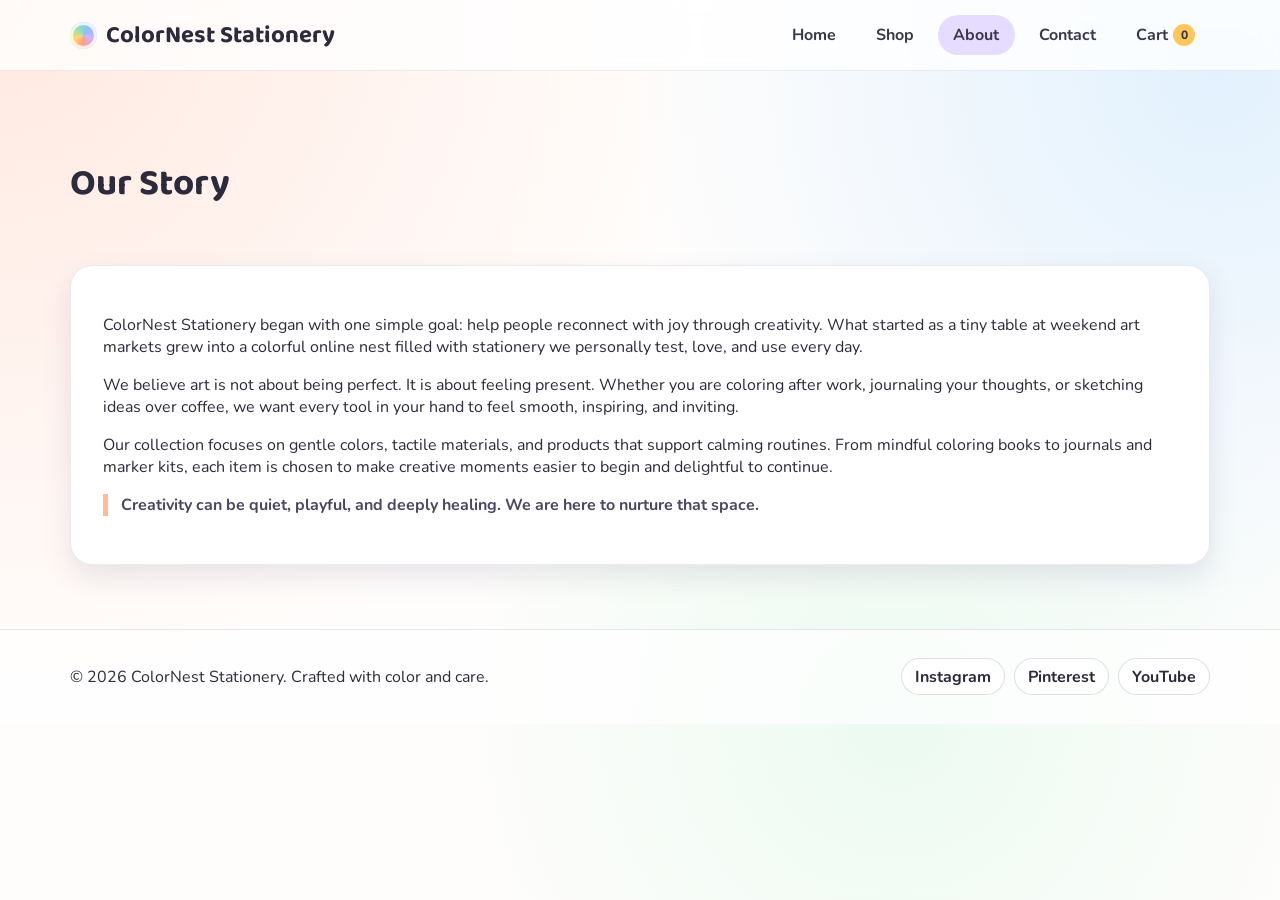
==== stationery-store/about.html @ 52a2b297 "Add about page with ColorNest brand story" ====
<!DOCTYPE html>
<html lang="en">
  <head>
    <meta charset="UTF-8" />
    <meta name="viewport" content="width=device-width, initial-scale=1.0" />
    <title>ColorNest Stationery | About</title>
    <link rel="stylesheet" href="css/styles.css" />
    <script src="js/cart.js" defer></script>
  </head>
  <body>
    <header class="topbar">
      <nav class="nav-shell" aria-label="Primary navigation">
        <a href="index.html" class="brand" aria-label="ColorNest Stationery home">
          <span class="brand-mark" aria-hidden="true"></span>
          ColorNest Stationery
        </a>
        <ul class="nav-links">
          <li><a href="index.html">Home</a></li>
          <li><a href="shop.html">Shop</a></li>
          <li><a href="about.html" class="active">About</a></li>
          <li><a href="contact.html">Contact</a></li>
          <li>
            <a href="cart.html">Cart <span class="cart-pill" data-cart-count>0</span></a>
          </li>
        </ul>
      </nav>
    </header>

    <main>
      <section class="section" aria-labelledby="about-title">
        <h1 class="section-title" id="about-title">Our Story</h1>
      </section>

      <section class="section about-block page-animate" aria-label="Brand story">
        <p>
          ColorNest Stationery began with one simple goal: help people reconnect with joy through creativity.
          What started as a tiny table at weekend art markets grew into a colorful online nest filled with
          stationery we personally test, love, and use every day.
        </p>
        <p>
          We believe art is not about being perfect. It is about feeling present. Whether you are coloring after
          work, journaling your thoughts, or sketching ideas over coffee, we want every tool in your hand to feel
          smooth, inspiring, and inviting.
        </p>
        <p>
          Our collection focuses on gentle colors, tactile materials, and products that support calming routines.
          From mindful coloring books to journals and marker kits, each item is chosen to make creative moments
          easier to begin and delightful to continue.
        </p>
        <p class="about-quote">
          Creativity can be quiet, playful, and deeply healing. We are here to nurture that space.
        </p>
      </section>
    </main>

    <footer class="footer">
      <div class="footer-shell">
        <p>© 2026 ColorNest Stationery. Crafted with color and care.</p>
        <div class="social" aria-label="Social media links">
          <a href="#" aria-label="Instagram">Instagram</a>
          <a href="#" aria-label="Pinterest">Pinterest</a>
          <a href="#" aria-label="YouTube">YouTube</a>
        </div>
      </div>
    </footer>
  </body>
</html>
---- stationery-store/css/styles.css ----
@import url('https://fonts.googleapis.com/css2?family=Baloo+2:wght@500;600;700&family=Nunito:wght@400;500;600;700;800&display=swap');

:root {
  --peach: #ffd8c9;
  --light-blue: #cbe8ff;
  --lavender: #e6dcff;
  --mint: #d4f7e4;
  --ink: #2c2a3b;
  --muted: #6e6c80;
  --sun: #ffc65c;
  --card: #ffffff;
  --radius-lg: 22px;
  --radius-md: 16px;
  --radius-sm: 12px;
  --shadow-soft: 0 12px 28px rgba(83, 81, 115, 0.13);
  --shadow-hover: 0 16px 30px rgba(75, 72, 106, 0.2);
}

* {
  box-sizing: border-box;
}

html,
body {
  margin: 0;
  padding: 0;
}

body {
  font-family: 'Nunito', sans-serif;
  color: var(--ink);
  background:
    radial-gradient(circle at 0% 0%, rgba(255, 216, 201, 0.55), transparent 45%),
    radial-gradient(circle at 95% 8%, rgba(203, 232, 255, 0.55), transparent 40%),
    radial-gradient(circle at 70% 80%, rgba(212, 247, 228, 0.45), transparent 40%),
    #fffdfc;
  min-height: 100vh;
}

a {
  color: inherit;
  text-decoration: none;
}

img {
  max-width: 100%;
  display: block;
}

main {
  width: min(1140px, 92vw);
  margin: 0 auto;
  padding: 2rem 0 4rem;
}

.section {
  margin-top: 3.2rem;
}

.section-title {
  font-family: 'Baloo 2', cursive;
  font-size: clamp(1.6rem, 1.35rem + 1.2vw, 2.3rem);
  margin: 0 0 1rem;
}

.section-subtitle {
  color: var(--muted);
  margin: 0;
}

.topbar {
  position: sticky;
  top: 0;
  z-index: 100;
  backdrop-filter: blur(8px);
  background: rgba(255, 255, 255, 0.78);
  border-bottom: 1px solid rgba(120, 118, 156, 0.14);
}

.nav-shell {
  width: min(1140px, 92vw);
  margin: 0 auto;
  display: flex;
  align-items: center;
  justify-content: space-between;
  gap: 1rem;
  padding: 0.95rem 0;
}

.brand {
  display: inline-flex;
  align-items: center;
  gap: 0.55rem;
  font-family: 'Baloo 2', cursive;
  font-size: 1.5rem;
  font-weight: 700;
}

.brand-mark {
  width: 1.7rem;
  height: 1.7rem;
  border-radius: 50%;
  background: conic-gradient(from 180deg at 50% 50%, #ff9d87, #ffd76b, #8de1ba, #90bdfb, #cbb7ff, #ff9d87);
  box-shadow: inset 0 0 0 3px rgba(255, 255, 255, 0.8);
}

.nav-links {
  list-style: none;
  margin: 0;
  padding: 0;
  display: flex;
  align-items: center;
  gap: 0.6rem;
  flex-wrap: wrap;
}

.nav-links a {
  display: inline-flex;
  align-items: center;
  gap: 0.3rem;
  padding: 0.56rem 0.95rem;
  border-radius: 999px;
  font-weight: 700;
  color: #39374c;
  transition: 0.2s ease;
}

.nav-links a:hover,
.nav-links a.active {
  background: var(--lavender);
}

.cart-pill {
  min-width: 1.35rem;
  height: 1.35rem;
  border-radius: 999px;
  background: var(--sun);
  display: inline-grid;
  place-items: center;
  font-size: 0.75rem;
  font-weight: 800;
}

.hero {
  position: relative;
  overflow: hidden;
  border-radius: calc(var(--radius-lg) + 5px);
  background: linear-gradient(135deg, #ffe4db 0%, #d2e9ff 50%, #ddf8e8 100%);
  box-shadow: var(--shadow-soft);
  padding: clamp(1.5rem, 1.1rem + 2vw, 3rem);
  display: grid;
  grid-template-columns: 1.2fr 1fr;
  align-items: center;
  gap: 1.5rem;
}

.hero::before,
.hero::after {
  content: '';
  position: absolute;
  border-radius: 50%;
  pointer-events: none;
}

.hero::before {
  width: 230px;
  height: 230px;
  background: rgba(255, 255, 255, 0.38);
  top: -95px;
  left: -80px;
}

.hero::after {
  width: 180px;
  height: 180px;
  border: 2px dashed rgba(255, 255, 255, 0.65);
  bottom: -74px;
  right: 10%;
}

.hero h1 {
  font-family: 'Baloo 2', cursive;
  font-size: clamp(2rem, 1.4rem + 2.4vw, 3.2rem);
  line-height: 1.05;
  margin: 0 0 0.7rem;
}

.hero p {
  color: #4b495e;
  max-width: 46ch;
  margin: 0 0 1.3rem;
}

.hero-actions {
  display: flex;
  gap: 0.75rem;
  flex-wrap: wrap;
}

.banner-card {
  justify-self: end;
  background: rgba(255, 255, 255, 0.7);
  border: 1px solid rgba(255, 255, 255, 0.8);
  border-radius: 22px;
  padding: 1rem;
  max-width: 330px;
}

.banner-card img {
  aspect-ratio: 4 / 3;
  object-fit: cover;
  border-radius: 16px;
}

.banner-card p {
  margin: 0.8rem 0 0;
  font-weight: 700;
  color: #46445b;
}

.btn {
  border: none;
  border-radius: 999px;
  padding: 0.68rem 1.1rem;
  font: inherit;
  font-weight: 800;
  cursor: pointer;
  transition: transform 0.2s ease, box-shadow 0.2s ease;
}

.btn:hover {
  transform: translateY(-2px);
  box-shadow: 0 10px 18px rgba(84, 82, 116, 0.18);
}

.btn-primary {
  background: linear-gradient(120deg, #ffb79e, #ffce70);
  color: #2e2a3f;
}

.btn-secondary {
  background: #ffffff;
  border: 1px solid rgba(106, 104, 136, 0.2);
  color: #38364b;
}

.chip-row {
  margin-top: 1.1rem;
  display: flex;
  flex-wrap: wrap;
  gap: 0.6rem;
}

.chip {
  padding: 0.45rem 0.9rem;
  border-radius: 999px;
  background: rgba(255, 255, 255, 0.86);
  font-size: 0.88rem;
  font-weight: 700;
}

.grid {
  display: grid;
  gap: 1.1rem;
}

.featured-grid {
  grid-template-columns: repeat(auto-fit, minmax(210px, 1fr));
}

.category-grid {
  grid-template-columns: repeat(4, minmax(0, 1fr));
}

.category-card {
  border-radius: var(--radius-md);
  padding: 1rem;
  box-shadow: var(--shadow-soft);
  background: var(--card);
  display: flex;
  align-items: center;
  justify-content: space-between;
  gap: 0.8rem;
}

.category-card h3 {
  margin: 0;
  font-family: 'Baloo 2', cursive;
  font-size: 1.1rem;
}

.category-dot {
  width: 1rem;
  height: 1rem;
  border-radius: 50%;
}

.product-grid {
  grid-template-columns: repeat(auto-fill, minmax(220px, 1fr));
}

.card {
  background: var(--card);
  border-radius: var(--radius-md);
  box-shadow: var(--shadow-soft);
  border: 1px solid rgba(131, 129, 165, 0.15);
  overflow: hidden;
  display: flex;
  flex-direction: column;
  transition: 0.22s ease;
}

.card:hover {
  transform: translateY(-4px);
  box-shadow: var(--shadow-hover);
}

.card-image {
  aspect-ratio: 4 / 3;
  width: 100%;
  object-fit: cover;
}

.card-body {
  padding: 0.9rem;
  display: grid;
  gap: 0.4rem;
}

.card h3 {
  font-size: 1.02rem;
  margin: 0;
}

.card p {
  margin: 0;
  color: var(--muted);
}

.card-actions {
  margin-top: 0.4rem;
  display: flex;
  justify-content: space-between;
  align-items: center;
  gap: 0.5rem;
}

.price {
  font-weight: 800;
  font-size: 1.08rem;
}

.filter-row {
  display: flex;
  flex-wrap: wrap;
  gap: 0.6rem;
  margin-bottom: 1.25rem;
}

.filter-btn {
  border: 1px solid rgba(112, 110, 140, 0.25);
  background: #fff;
  padding: 0.48rem 0.95rem;
  border-radius: 999px;
  font: inherit;
  font-weight: 700;
  color: #4c4a61;
  cursor: pointer;
}

.filter-btn.active {
  background: var(--mint);
  border-color: rgba(96, 154, 124, 0.4);
}

.detail-wrap {
  background: #fff;
  border-radius: var(--radius-lg);
  box-shadow: var(--shadow-soft);
  border: 1px solid rgba(124, 122, 154, 0.16);
  padding: clamp(1rem, 0.4rem + 2vw, 2rem);
  display: grid;
  grid-template-columns: 1.1fr 1fr;
  gap: 1.4rem;
}

.detail-image {
  border-radius: 18px;
  width: 100%;
  aspect-ratio: 4 / 3;
  object-fit: cover;
}

.detail-info h1 {
  margin: 0;
  font-size: clamp(1.8rem, 1.5rem + 1vw, 2.35rem);
  font-family: 'Baloo 2', cursive;
}

.detail-info p {
  color: #5b596f;
}

.qty-row {
  margin: 1rem 0;
  display: flex;
  align-items: center;
  gap: 0.6rem;
}

.qty-input {
  width: 82px;
  border-radius: 12px;
  border: 1px solid rgba(111, 109, 138, 0.36);
  padding: 0.5rem;
  font: inherit;
}

.cart-grid {
  display: grid;
  grid-template-columns: 2fr 1fr;
  gap: 1rem;
  align-items: start;
}

.cart-items {
  display: grid;
  gap: 0.8rem;
}

.cart-item {
  background: #fff;
  border-radius: 16px;
  border: 1px solid rgba(122, 120, 155, 0.16);
  box-shadow: var(--shadow-soft);
  padding: 0.8rem;
  display: grid;
  grid-template-columns: 86px 1fr auto;
  gap: 0.75rem;
  align-items: center;
}

.cart-item img {
  width: 86px;
  height: 70px;
  object-fit: cover;
  border-radius: 10px;
}

.item-meta h3 {
  margin: 0;
  font-size: 1rem;
}

.item-meta p {
  margin: 0.25rem 0;
}

.inline-muted {
  color: var(--muted);
  font-size: 0.9rem;
}

.cart-summary {
  background: #fff;
  border-radius: 16px;
  border: 1px solid rgba(122, 120, 155, 0.16);
  box-shadow: var(--shadow-soft);
  padding: 1rem;
  position: sticky;
  top: 88px;
}

.summary-row {
  display: flex;
  justify-content: space-between;
  margin-bottom: 0.55rem;
}

.form-shell {
  background: #fff;
  border-radius: var(--radius-lg);
  box-shadow: var(--shadow-soft);
  border: 1px solid rgba(126, 124, 158, 0.16);
  padding: clamp(1rem, 0.45rem + 2vw, 2rem);
  display: grid;
  gap: 1rem;
}

.input,
.textarea {
  width: 100%;
  border-radius: 12px;
  border: 1px solid rgba(109, 107, 136, 0.3);
  padding: 0.7rem 0.8rem;
  font: inherit;
}

.textarea {
  min-height: 130px;
  resize: vertical;
}

.about-block {
  background: #fff;
  border-radius: var(--radius-lg);
  box-shadow: var(--shadow-soft);
  border: 1px solid rgba(125, 123, 160, 0.16);
  padding: clamp(1rem, 0.35rem + 2.2vw, 2rem);
}

.about-quote {
  margin-top: 1rem;
  border-left: 5px solid #ffbb95;
  padding-left: 0.8rem;
  font-weight: 700;
  color: #4a4760;
}

.empty {
  background: #fff;
  border-radius: 14px;
  border: 1px dashed rgba(130, 128, 166, 0.4);
  padding: 1.4rem;
  text-align: center;
  color: #605e74;
}

.notice {
  margin-top: 0.8rem;
  padding: 0.6rem 0.8rem;
  border-radius: 10px;
  background: #effbf4;
  color: #3b7655;
  border: 1px solid #bce9cb;
}

.footer {
  background: rgba(255, 255, 255, 0.72);
  border-top: 1px solid rgba(131, 129, 165, 0.2);
}

.footer-shell {
  width: min(1140px, 92vw);
  margin: 0 auto;
  padding: 1.25rem 0;
  display: flex;
  flex-wrap: wrap;
  align-items: center;
  justify-content: space-between;
  gap: 0.8rem;
}

.social {
  display: flex;
  gap: 0.6rem;
}

.social a {
  background: #fff;
  border-radius: 999px;
  border: 1px solid rgba(120, 118, 152, 0.24);
  padding: 0.4rem 0.8rem;
  font-weight: 700;
}

.page-animate {
  animation: riseIn 550ms ease both;
}

@keyframes riseIn {
  from {
    opacity: 0;
    transform: translateY(10px);
  }
  to {
    opacity: 1;
    transform: translateY(0);
  }
}

@media (max-width: 980px) {
  .hero,
  .detail-wrap,
  .cart-grid {
    grid-template-columns: 1fr;
  }

  .banner-card {
    justify-self: start;
    max-width: 100%;
  }

  .category-grid {
    grid-template-columns: repeat(2, minmax(0, 1fr));
  }

  .cart-summary {
    position: static;
  }
}

@media (max-width: 640px) {
  .nav-shell {
    align-items: flex-start;
    flex-direction: column;
  }

  .category-grid {
    grid-template-columns: 1fr;
  }

  .cart-item {
    grid-template-columns: 1fr;
  }

  .cart-item img {
    width: 100%;
    height: 150px;
  }
}
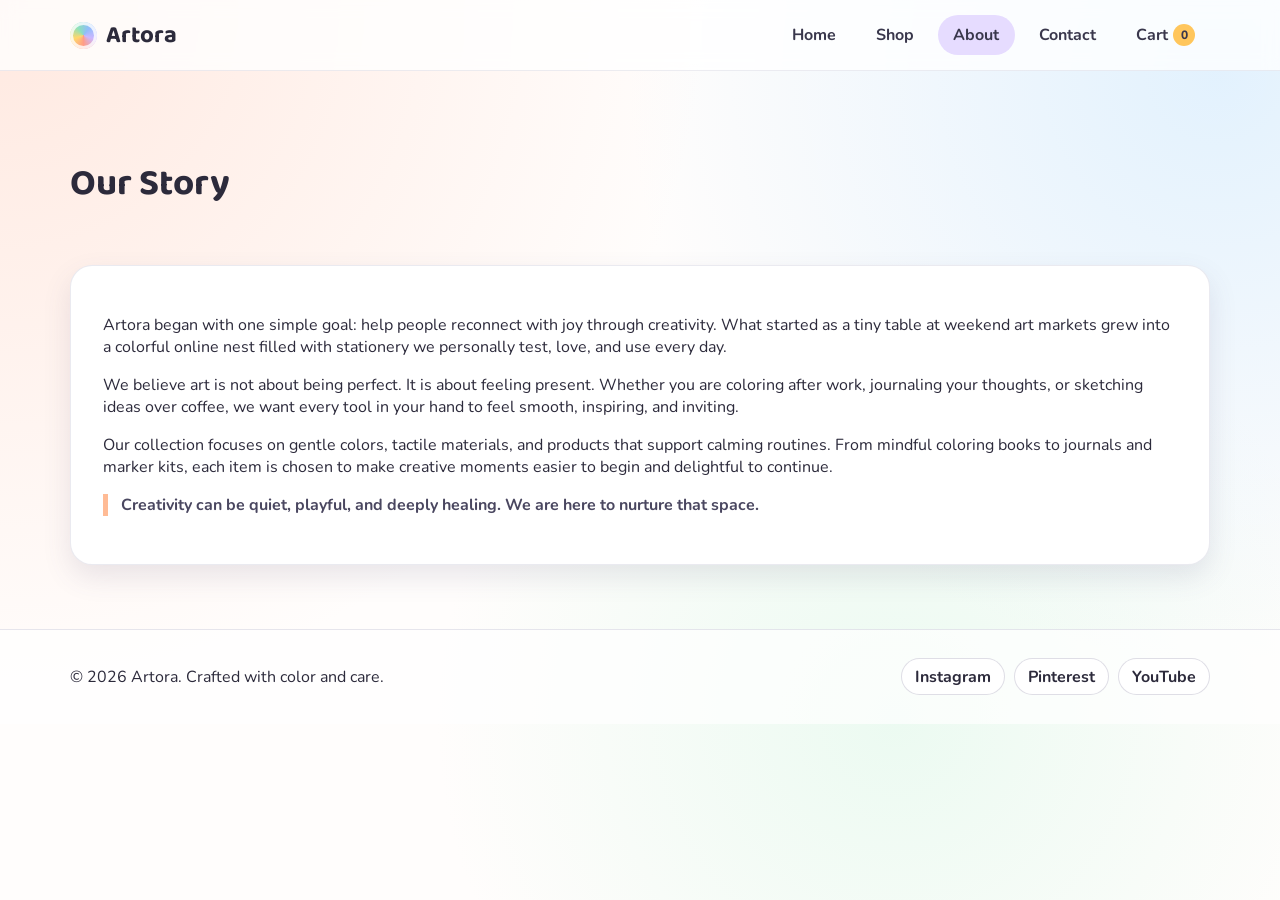
==== commit c08e5171: "Rename site branding to Artora across pages" ====
--- a/stationery-store/about.html
+++ b/stationery-store/about.html
@@ -3,16 +3,16 @@
   <head>
     <meta charset="UTF-8" />
     <meta name="viewport" content="width=device-width, initial-scale=1.0" />
-    <title>ColorNest Stationery | About</title>
+    <title>Artora | About</title>
     <link rel="stylesheet" href="css/styles.css" />
     <script src="js/cart.js" defer></script>
   </head>
   <body>
     <header class="topbar">
       <nav class="nav-shell" aria-label="Primary navigation">
-        <a href="index.html" class="brand" aria-label="ColorNest Stationery home">
+        <a href="index.html" class="brand" aria-label="Artora home">
           <span class="brand-mark" aria-hidden="true"></span>
-          ColorNest Stationery
+          Artora
         </a>
         <ul class="nav-links">
           <li><a href="index.html">Home</a></li>
@@ -33,7 +33,7 @@
 
       <section class="section about-block page-animate" aria-label="Brand story">
         <p>
-          ColorNest Stationery began with one simple goal: help people reconnect with joy through creativity.
+          Artora began with one simple goal: help people reconnect with joy through creativity.
           What started as a tiny table at weekend art markets grew into a colorful online nest filled with
           stationery we personally test, love, and use every day.
         </p>
@@ -55,7 +55,7 @@
 
     <footer class="footer">
       <div class="footer-shell">
-        <p>© 2026 ColorNest Stationery. Crafted with color and care.</p>
+        <p>© 2026 Artora. Crafted with color and care.</p>
         <div class="social" aria-label="Social media links">
           <a href="#" aria-label="Instagram">Instagram</a>
           <a href="#" aria-label="Pinterest">Pinterest</a>
--- a/stationery-store/css/styles.css
+++ b/stationery-store/css/styles.css
@@ -283,6 +283,15 @@
   gap: 0.8rem;
 }
 
+.category-link {
+  transition: transform 0.22s ease, box-shadow 0.22s ease;
+}
+
+.category-link:hover {
+  transform: translateY(-4px);
+  box-shadow: var(--shadow-hover);
+}
+
 .category-card h3 {
   margin: 0;
   font-family: 'Baloo 2', cursive;
@@ -509,6 +518,30 @@
   padding: clamp(1rem, 0.35rem + 2.2vw, 2rem);
 }
 
+.category-intro {
+  background: #fff;
+  border-radius: var(--radius-lg);
+  box-shadow: var(--shadow-soft);
+  border: 1px solid rgba(125, 123, 160, 0.16);
+  padding: clamp(1rem, 0.35rem + 2.2vw, 2rem);
+}
+
+.pill-list {
+  display: flex;
+  flex-wrap: wrap;
+  gap: 0.6rem;
+  margin-top: 0.9rem;
+}
+
+.pill {
+  padding: 0.48rem 0.8rem;
+  border-radius: 999px;
+  border: 1px solid rgba(109, 107, 136, 0.25);
+  background: #fff;
+  font-weight: 700;
+  color: #4c4a61;
+}
+
 .about-quote {
   margin-top: 1rem;
   border-left: 5px solid #ffbb95;
